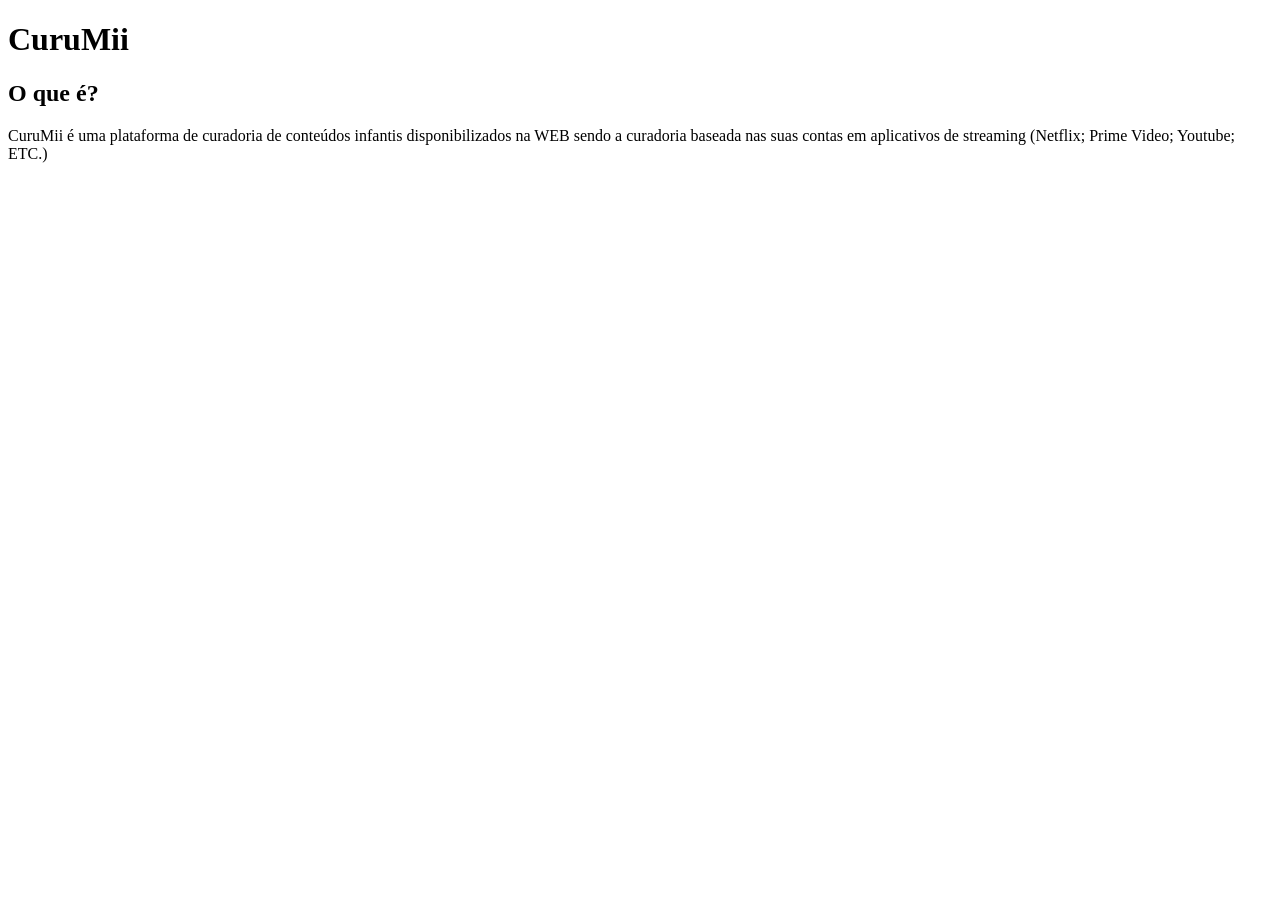
==== yasmin/index.html @ ea366803 "pastas" ====
<!DOCTYPE html>
<html lang="pt">
    <head>
        <meta charset="UTF-8">
        <meta name="viewport" content="width=device-width, initial-scale=1.0">
        <link rel="stylesheet" type="text/css" href="yasmin/estilos.css">
        <title>Home</title>
    </head>
    <body>
        <div class="Main">
            <h1>CuruMii</h1>
            <h2>O que é?</h2>
                <p>CuruMii é uma plataforma de curadoria de conteúdos infantis 
                    disponibilizados na WEB sendo a curadoria baseada nas suas 
                    contas em aplicativos de streaming (Netflix; Prime Video; Youtube; ETC.)</p>


        </div>
    </body>
</html>
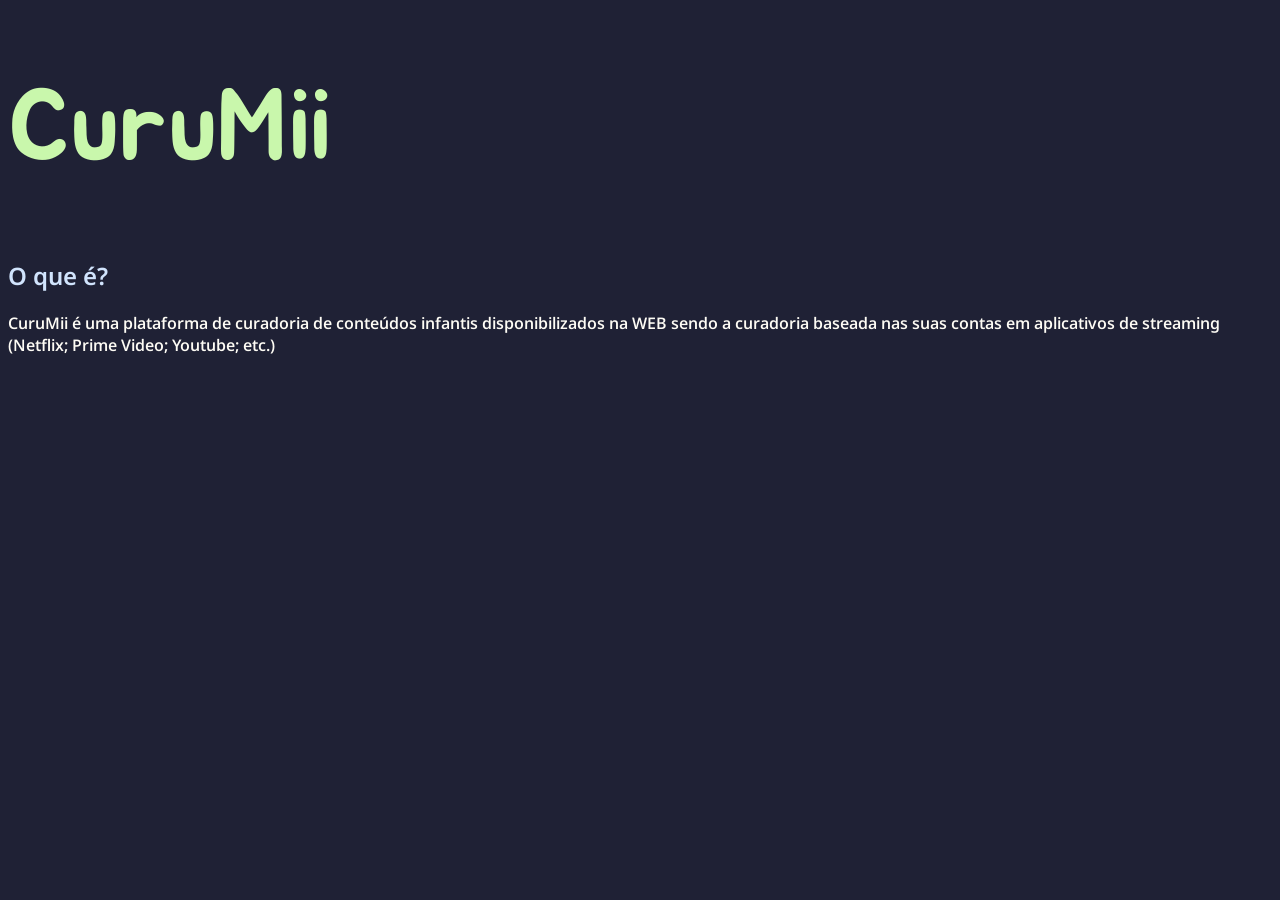
==== commit 640be54f: "Página-Incial-Começo-FontesAdicionadas" ====
--- a/yasmin/index.html
+++ b/yasmin/index.html
@@ -3,7 +3,14 @@
     <head>
         <meta charset="UTF-8">
         <meta name="viewport" content="width=device-width, initial-scale=1.0">
-        <link rel="stylesheet" type="text/css" href="yasmin/estilos.css">
+        <link rel="preconnect" href="https://fonts.googleapis.com">
+        <link rel="preconnect" href="https://fonts.gstatic.com" crossorigin>
+        <link rel="preconnect" href="https://fonts.googleapis.com">
+        <link rel="preconnect" href="https://fonts.gstatic.com" crossorigin>
+        <link href="https://fonts.googleapis.com/css2?family=Gaegu&family=Jua&family=Noto+Sans:ital,wght@0,100..900;1,100..900&display=swap" rel="stylesheet">
+        <link href="https://fonts.googleapis.com/css2?family=Gaegu&family=Jua&display=swap" rel="stylesheet">
+
+        <link rel="stylesheet" type="text/css" href="estilos.css">
         <title>Home</title>
     </head>
     <body>
@@ -12,7 +19,7 @@
             <h2>O que é?</h2>
                 <p>CuruMii é uma plataforma de curadoria de conteúdos infantis 
                     disponibilizados na WEB sendo a curadoria baseada nas suas 
-                    contas em aplicativos de streaming (Netflix; Prime Video; Youtube; ETC.)</p>
+                    contas em aplicativos de streaming (Netflix; Prime Video; Youtube; etc.)</p>
 
 
         </div>
--- a/yasmin/estilos.css
+++ b/yasmin/estilos.css
@@ -0,0 +1,29 @@
+
+body{
+    background-color: #1f2135;
+}
+
+h1{
+    color: #c9f7ac;
+  font-family: "Jua", sans-serif;
+  font-weight: 400;
+  font-style: normal;
+  font-size: 100px;
+  align-content: center;
+}
+
+h2{
+    color: #d1e4fd;
+    font-family: "Noto Sans", sans-serif;
+    font-optical-sizing: auto;
+    font-weight: 600;
+    font-style: normal;
+}
+
+p{
+    color: #fefcf5;
+    font-family: "Noto Sans", sans-serif;
+    font-optical-sizing: auto;
+    font-weight: 550;
+    font-style: normal;
+    }
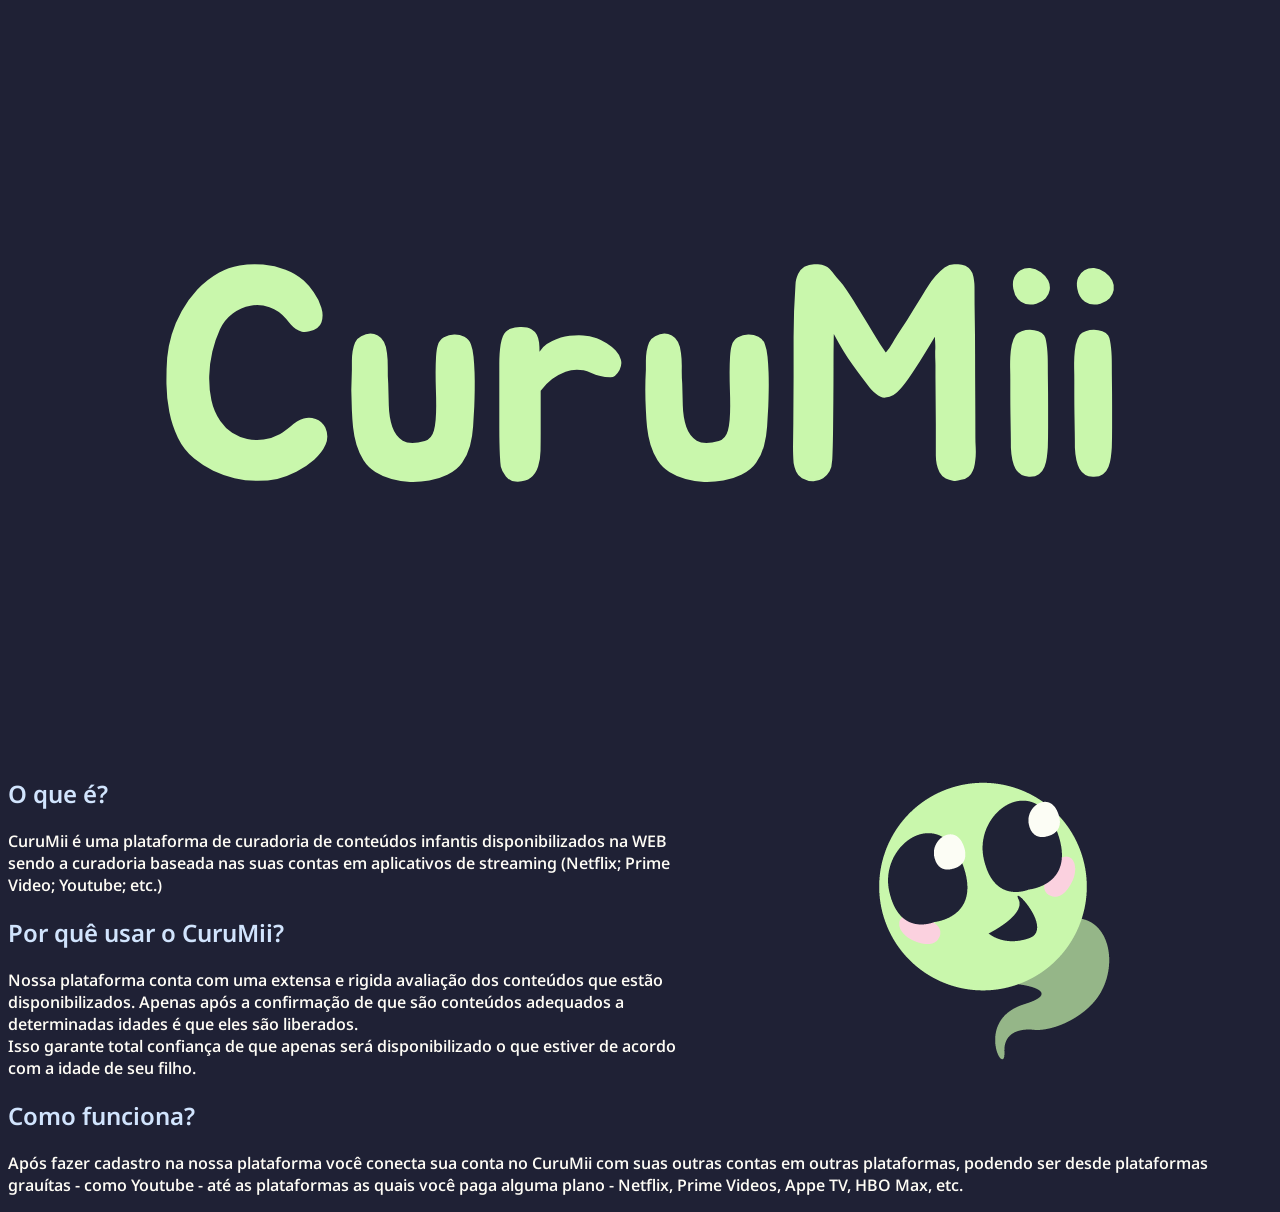
==== commit cf0019ad: "MaisTextos-PastaDeImagens-Curu" ====
--- a/yasmin/index.html
+++ b/yasmin/index.html
@@ -14,14 +14,35 @@
         <title>Home</title>
     </head>
     <body>
-        <div class="Main">
+        <div class="main">
             <h1>CuruMii</h1>
+            <img src="../imagens/logo-curumii.png" alt="curu">
+        
+        </div>
+            
             <h2>O que é?</h2>
-                <p>CuruMii é uma plataforma de curadoria de conteúdos infantis 
+                <p>
+                    CuruMii é uma plataforma de curadoria de conteúdos infantis 
                     disponibilizados na WEB sendo a curadoria baseada nas suas 
-                    contas em aplicativos de streaming (Netflix; Prime Video; Youtube; etc.)</p>
+                    contas em aplicativos de streaming (Netflix; Prime Video; Youtube; etc.)
+                </p>
 
+            <h2>Por quê usar o CuruMii?</h2>
+                    <p>
+                        Nossa plataforma conta com uma extensa e rigida avaliação dos conteúdos que estão
+                        disponibilizados. Apenas após a confirmação de que são conteúdos adequados a determinadas
+                        idades é que eles são liberados. <br>
+                        Isso garante total confiança de que apenas será disponibilizado o que estiver de acordo
+                        com a idade de seu filho.
+                    </p>
+            
+            <h2>Como funciona?</h2>
+                    <p>
+                        Após fazer cadastro na nossa plataforma você conecta sua conta no CuruMii com suas outras
+                        contas em outras plataformas, podendo ser desde plataformas grauítas - como Youtube - 
+                        até as plataformas as quais você paga alguma plano - Netflix, Prime Videos, Appe TV, HBO Max, etc.
 
-        </div>
+                    </p>
+
     </body>
 </html>
--- a/yasmin/estilos.css
+++ b/yasmin/estilos.css
@@ -8,8 +8,9 @@
   font-family: "Jua", sans-serif;
   font-weight: 400;
   font-style: normal;
-  font-size: 100px;
-  align-content: center;
+  font-size: 300px;
+  text-align: center;
+  padding: 0;
 }
 
 h2{
@@ -26,4 +27,8 @@
     font-optical-sizing: auto;
     font-weight: 550;
     font-style: normal;
-    }+    }
+
+.main img   {
+    float: right;
+}
